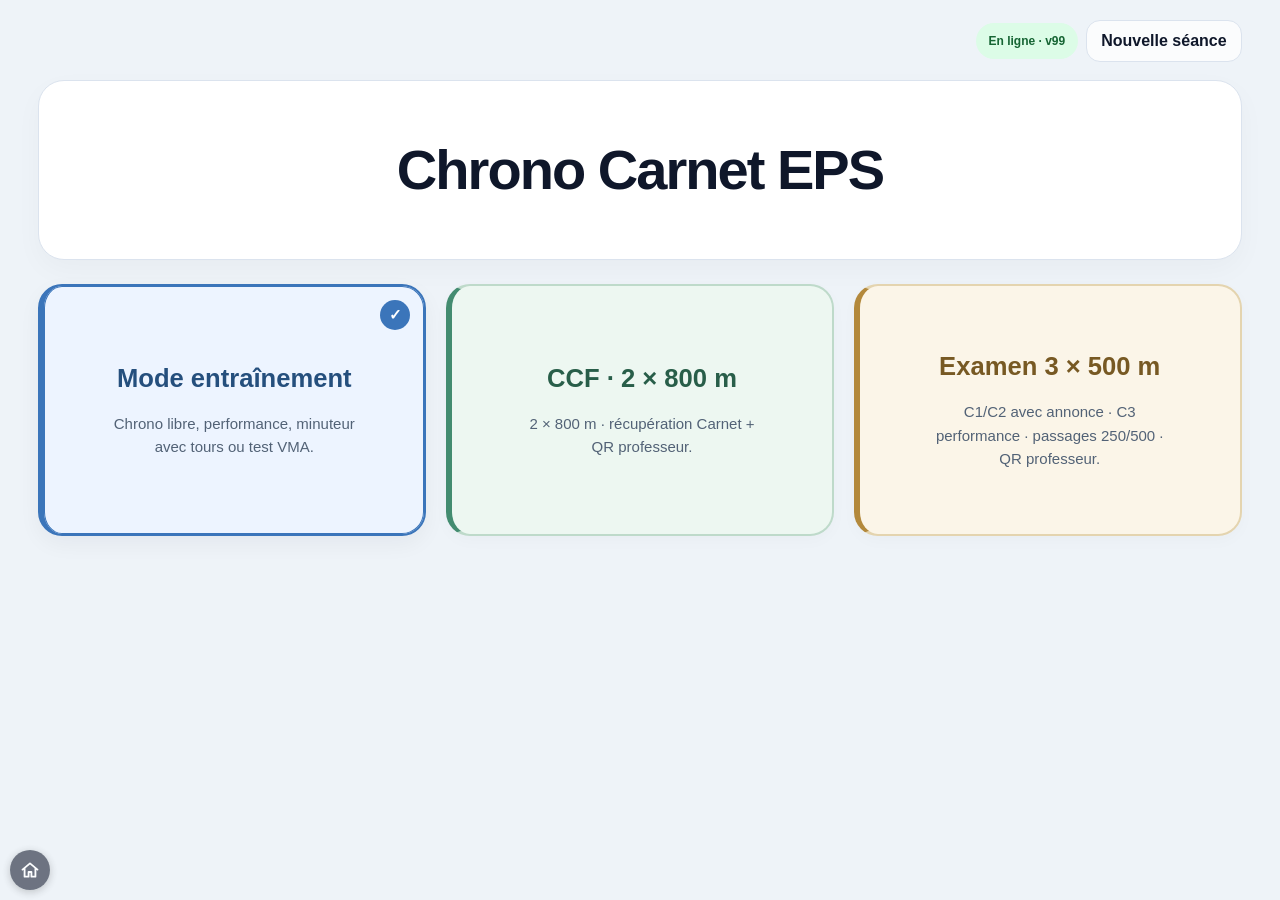
==== chrono/index.html @ a09f0073 "Fusion de Scan CCF, PhotoFinish et Chrono Carnet en une application Demi-fond EPS Co-Authored-By: Cl" ====
<!doctype html>

<html lang="fr">

<head>

  <meta charset="utf-8">

  <meta
    name="viewport"
    content="width=device-width,initial-scale=1,viewport-fit=cover,user-scalable=no"
  >

  <meta
    name="theme-color"
    content="#0f172a"
  >

  <meta
    name="apple-mobile-web-app-capable"
    content="yes"
  >

  <link
    rel="manifest"
    href="./manifest.webmanifest"
  >

  <link
    rel="stylesheet"
    href="./css/app.css?v=4.4.3"
  >

  <link
    rel="stylesheet"
    href="./css/clarity.css?v=8"
  >

  <title>
    Chrono Carnet EPS
  </title>

<style>#setupPanel[data-step="cover"] #exam500EvaluationConfig,#setupPanel[data-step="cover"] #exam500C3Config,#setupPanel[data-step="cover"] #exam500SupervisionConfig{display:none!important}</style>
<style>#setupPanel:not(:has(input[name="mode"][value="exam500"]:checked)) #exam500EvaluationConfig{display:none!important}#setupPanel:has(input[name="mode"][value="exam500"]:checked):not([data-step="cover"]) #exam500EvaluationConfig{display:block!important}</style>
<style>
.exam500-choice{display:flex;align-items:center;gap:10px;padding:14px;border:2px solid #cbd5e1;border-radius:12px;background:#f8fafc;font-weight:700;cursor:pointer;min-height:54px;flex-wrap:wrap;transition:background .15s,border-color .15s}
.exam500-choice:has(input:checked){background:#dbeafe;border-color:#2563eb;color:#1e40af;box-shadow:inset 0 0 0 1px #2563eb}
.exam500-choice input{width:22px;height:22px;accent-color:#2563eb}
.exam500-choice small{font-weight:500}
</style></head>


<body>


<div class="app">


  <header class="topbar">

    <div>

      <p class="eyebrow">
        EPS · Chrono iPad
      </p>

      <h1>
        Chrono Carnet
      </h1>

      <p class="subtitle">
        Chrono, entraînement, minuteur, VMA ou CCF demi-fond.
      </p>

    </div>


    <div class="topActions">

      <span
        id="offlineBadge"
        class="offlineBadge"
      >
        Hors ligne prêt
      </span>

      <button
        id="newSessionBtn"
        class="btn ghost"
      >
        Nouvelle séance
      </button>

    </div>

  </header>


  <main>


    <section
      id="setupPanel"
      class="card"
    >

      <div class="setupHeading"><p id="setupProgress" class="eyebrow">Bienvenue</p>
      <h2 id="setupTitle" tabindex="-1">Chrono Carnet EPS</h2>
      <p id="setupHint">Choisis ton mode pour préparer ta séance.</p></div>


      <div id="setupModes" class="modeGrid twoModes">


        <label class="modeCard">

          <input
            type="radio"
            name="mode"
            value="training"
            checked
          >

          <span>

            <strong>
              Mode entraînement
            </strong>

            <small>
              Chrono libre, performance, minuteur avec tours ou test VMA.
            </small>

          </span>

        </label>


        <label class="modeCard">

          <input
            type="radio"
            name="mode"
            value="ccf"
          >

          <span>

            <strong>
              CCF · 2 × 800 m
            </strong>

            <small>
              2 × 800 m · récupération Carnet + QR professeur.
            </small>

          </span>

        </label>

        <label class="modeCard">

          <input
            type="radio"
            name="mode"
            value="exam500"
          >

          <span>

            <strong>
              Examen 3 × 500 m
            </strong>

            <small>
              C1/C2 avec annonce · C3 performance · passages 250/500 · QR professeur.
            </small>

          </span>

        </label>


      </div>


      <div
        id="trainingConfig"
        class="configArea"
      >


        <div
          id="trainingToolSelector"
          class="trainingToolSelector"
        >

          <h3 class="trainingToolTitle">
            Quel outil veux-tu utiliser ?
          </h3>


          <div class="modeGrid trainingToolsGrid">


            <label class="modeCard trainingToolCard">

              <input
                type="radio"
                name="trainingTool"
                value="simple"
                checked
              >

              <span>

                <strong>
                  ⏱️ Chrono simple
                </strong>

                <small>
                  Un chrono libre pour mesurer une durée sans paramétrage.
                </small>

              </span>

            </label>


            <label class="modeCard trainingToolCard">

              <input
                type="radio"
                name="trainingTool"
                value="chrono"
              >

              <span>

                <strong>
                  🏃 Chrono performance
                </strong>

                <small>
                  Distance définie, intermédiaires, vitesse et résultats.
                </small>

              </span>

            </label>


            <label class="modeCard trainingToolCard">

              <input
                type="radio"
                name="trainingTool"
                value="timer"
              >

              <span>

                <strong>
                  ⏳ Minuteur / Tours
                </strong>

                <small>
                  Course au temps avec comptage des tours et distance parcourue.
                </small>

              </span>

            </label>


            <label class="modeCard trainingToolCard">

              <input
                type="radio"
                name="trainingTool"
                value="vma"
              >

              <span>

                <strong>
                  ⚡ Test VMA
                </strong>

                <small>
                  Demi-Cooper, Cooper ou test personnalisé avec estimation de la VMA.
                </small>

              </span>

            </label>


          </div>

        </div>


        <div
          id="trainingSimpleConfig"
          class="trainingSubConfig"
        >

          <div class="trainingInfoBox">

            <strong>
              ⏱️ Chrono simple
            </strong>

            <span>
              Aucun coureur ni distance obligatoire. Démarre, arrête et réinitialise librement le chrono.
            </span>

          </div>

        </div>


        <div
          id="trainingChronoConfig"
          class="trainingSubConfig hidden"
        >

          <div class="trainingInfoBox">

            <strong>
              ⏱️ Chrono performance
            </strong>

            <span>
              Course unique ou série / pyramide. Jusqu’à deux élèves, avec ou sans temps intermédiaires.
            </span>

          </div>

          <div class="configGrid">

            <label class="field">

              <span>
                Type de séance
              </span>

              <select id="chronoPlanMode">
                <option value="single">Course unique</option>
                <option value="series">Série / pyramide</option>
              </select>

            </label>

            <label
              id="chronoSeriesField"
              class="field hidden"
            >

              <span>
                Distances successives
              </span>

              <input
                id="chronoSeriesText"
                inputmode="numeric"
                placeholder="Ex. 100 200 300 200 100"
                value="100 200 300 200 100"
              >

              <small>
                Sépare les distances par un espace, une virgule ou un tiret.
              </small>

            </label>

            <label
              id="chronoSeriesSplitToggleField"
              class="field hidden"
            >

              <span>
                Temps intermédiaires
              </span>

              <select id="chronoSeriesWithSplits">
                <option value="no">Non · seulement le temps final</option>
                <option value="yes">Oui · cliquer à chaque passage</option>
              </select>

            </label>


            <label id="singleDistanceField" class="field">

              <span>
                Distance totale
              </span>

              <select id="totalDistance">

                <option>100</option>
                <option>200</option>
                <option>400</option>
                <option>500</option>
                <option>600</option>
                <option>800</option>

                <option selected>
                  1000
                </option>

                <option>1200</option>
                <option>1500</option>
                <option>2000</option>
                <option>3000</option>

                <option value="custom">
                  Personnalisée
                </option>

              </select>

            </label>


            <label
              id="customDistanceWrap"
              class="field hidden"
            >

              <span>
                Distance personnalisée
              </span>

              <input
                id="customDistance"
                inputmode="numeric"
                type="number"
                min="1"
                value="1000"
              >

            </label>


            <label id="splitDistanceField" class="field">

              <span>
                Intermédiaire tous les
              </span>

              <select id="splitDistance">

                <option>50</option>

                <option selected>
                  100
                </option>

                <option>150</option>
                <option>200</option>
                <option>250</option>
                <option>400</option>

                <option value="custom">
                  Personnalisé
                </option>

              </select>

            </label>


            <label
              id="customSplitWrap"
              class="field hidden"
            >

              <span>
                Intermédiaire personnalisé
              </span>

              <input
                id="customSplit"
                inputmode="numeric"
                type="number"
                min="1"
                value="100"
              >

            </label>


            <label class="field">

              <span>
                Affichage
              </span>

              <select id="displayMode">

                <option value="lap">
                  Temps intermédiaire
                </option>

                <option value="cumulative">
                  Temps cumulé
                </option>

                <option
                  value="both"
                  selected
                >
                  Les deux
                </option>

              </select>

            </label>


            <label id="targetTimeField" class="field">

              <span>
                Temps cible facultatif
              </span>

              <input
                id="targetTime"
                inputmode="numeric"
                placeholder="Ex. 400 = 4:00"
              >

            </label>


          </div>

          

        </div>


        <div
          id="trainingTimerConfig"
          class="trainingSubConfig hidden"
        >

          <div class="trainingInfoBox">

            <strong>
              ⏳ Course au temps
            </strong>

            <span>
              Choisis une durée et la longueur de la piste. Appuie sur +1 TOUR à chaque passage.
            </span>

          </div>


          <div class="configGrid timerConfigGrid">


            <label class="field">

              <span>
                Durée de course
              </span>

              <select id="timerDuration">

                <option value="180">
                  3 minutes
                </option>

                <option
                  value="360"
                  selected
                >
                  6 minutes
                </option>

                <option value="540">
                  9 minutes
                </option>

                <option value="720">
                  12 minutes
                </option>

                <option value="900">
                  15 minutes
                </option>

                <option value="1200">
                  20 minutes
                </option>

                <option value="custom">
                  Personnalisée
                </option>

              </select>

            </label>


            <label
              id="customTimerDurationWrap"
              class="field hidden"
            >

              <span>
                Durée personnalisée
              </span>

              <input
                id="customTimerDuration"
                type="number"
                inputmode="decimal"
                min="0.5"
                max="120"
                step="0.5"
                value="6"
                placeholder="Minutes"
              >

            </label>


            <label class="field">

              <span>
                Longueur de la piste
              </span>

              <select id="trackDistance">

                <option value="100">
                  100 m
                </option>

                <option value="200">
                  200 m
                </option>

                <option value="250">
                  250 m
                </option>

                <option
                  value="300"
                  selected
                >
                  300 m
                </option>

                <option value="400">
                  400 m
                </option>

                <option value="custom">
                  Personnalisée
                </option>

              </select>

            </label>


            <label
              id="customTrackDistanceWrap"
              class="field hidden"
            >

              <span>
                Longueur personnalisée
              </span>

              <input
                id="customTrackDistance"
                type="number"
                inputmode="numeric"
                min="10"
                max="1000"
                step="1"
                value="300"
                placeholder="Distance en mètres"
              >

            </label>


          </div>


          <div class="timerPreview">

            <div>

              <span>
                Durée
              </span>

              <strong id="timerPreviewDuration">
                6:00
              </strong>

            </div>


            <div>

              <span>
                Piste
              </span>

              <strong id="timerPreviewTrack">
                300 m
              </strong>

            </div>


            <div>

              <span>
                Pendant la course
              </span>

              <strong>
                +1 TOUR
              </strong>

            </div>

          </div>

        </div>


        <div
          id="trainingVmaConfig"
          class="trainingSubConfig hidden"
        >

          <div class="trainingInfoBox vmaInfoBox">

            <strong>
              ⚡ Test VMA
            </strong>

            <span>
              Choisis le protocole, la longueur de la piste et compte les tours. L'application calcule ensuite la vitesse moyenne et la VMA estimée.
            </span>

          </div>


          <div class="configGrid vmaConfigGrid">


            <label class="field">

              <span>
                Protocole
              </span>

              <select id="vmaProtocol">

                <option
                  value="6"
                  selected
                >
                  Demi-Cooper · 6 minutes
                </option>

                <option value="12">
                  Cooper · 12 minutes
                </option>

                <option value="custom">
                  Durée personnalisée
                </option>

              </select>

            </label>


            <label
              id="vmaCustomDurationWrap"
              class="field hidden"
            >

              <span>
                Durée personnalisée
              </span>

              <input
                id="vmaCustomDuration"
                type="number"
                inputmode="decimal"
                min="0.5"
                max="60"
                step="0.5"
                value="6"
                placeholder="Minutes"
              >

            </label>


            <label class="field">

              <span>
                Longueur de la piste
              </span>

              <select id="vmaTrackDistance">

                <option value="100">
                  100 m
                </option>

                <option value="200">
                  200 m
                </option>

                <option value="250">
                  250 m
                </option>

                <option
                  value="300"
                  selected
                >
                  300 m
                </option>

                <option value="400">
                  400 m
                </option>

                <option value="custom">
                  Personnalisée
                </option>

              </select>

            </label>


            <label
              id="vmaCustomTrackDistanceWrap"
              class="field hidden"
            >

              <span>
                Longueur personnalisée
              </span>

              <input
                id="vmaCustomTrackDistance"
                type="number"
                inputmode="numeric"
                min="10"
                max="1000"
                step="1"
                value="300"
                placeholder="Distance en mètres"
              >

            </label>


          </div>


          <div class="vmaExplanation">

            <strong>
              Protocoles disponibles
            </strong>

            <p>
              <b>Demi-Cooper :</b> course maximale de 6 minutes.
            </p>

            <p>
              <b>Cooper :</b> course maximale de 12 minutes.
            </p>

            <p>
              À chaque tour, appuie sur +1 TOUR. À la fin du test, ajoute la distance parcourue après le dernier tour complet.
            </p>

            <p>
              L'application affichera la distance totale, la vitesse moyenne et une estimation de la VMA.
            </p>

          </div>

        </div>


      </div>


      <div
        id="ccfConfig"
        class="ccfInfo hidden"
      >

        <strong>
          CCF demi-fond · AFL1 /12
        </strong>

        <span>
          2 × 800 m · passages 200 / 400 / 600 / 800 m · un seul coureur actif · estimations obligatoires puis verrouillées.
        </span>

      </div>

      <div id="exam500SupervisionConfig" class="hidden" style="margin:12px 0;padding:16px;border:3px solid #be123c;border-radius:14px;background:#fff1f2">
        <label style="display:flex;align-items:center;gap:12px;font-weight:900">
          <input id="exam500SupervisionToggle" type="checkbox" style="width:27px;height:27px">
          🛡️ Mode examen surveillé · validation enseignant
        </label>
        <p style="margin:8px 0 0">Disponible en Seconde et Première. Chaque 500 m devra être validé par l'enseignant avant le QR final.</p>
      </div>
<div id="exam500EvaluationConfig" class="hidden" style="margin:12px 0;padding:16px;border:2px solid #2563eb;border-radius:14px">
  <h3>Préparer mon évaluation · 3 × 500 m</h3>
  <fieldset style="border:0;padding:0;margin:0">
    <legend style="font-weight:800;margin-bottom:8px">Niveau de classe</legend>
    <div style="display:grid;grid-template-columns:repeat(2,minmax(0,1fr));gap:10px">
      <label class="exam500-choice"><input type="radio" name="exam500LevelChoice" value="seconde"> Seconde</label>
      <label class="exam500-choice"><input type="radio" name="exam500LevelChoice" value="premiere"> Première</label>
    </div>
  </fieldset>
  <fieldset style="border:0;padding:0;margin:14px 0 0">
    <legend style="font-weight:800;margin-bottom:8px">Nombre d'annonces</legend>
    <label class="exam500-choice">
      <input type="radio" name="exam500AnnouncementChoice" value="2"> 2 annonces · C1 et C2 <small>— régularité sur 4 × 250 m</small>
    </label>
    <label class="exam500-choice">
      <input type="radio" name="exam500AnnouncementChoice" value="3"> 3 annonces · C1, C2 et C3 <small>— régularité sur 6 × 250 m</small>
    </label>
  </fieldset>
  <p style="font-size:13px;color:#475569">Le calcul de régularité et les paramètres transmis à DemiFond Scan sont automatiques.</p>
</div>
      <style>
        body.supervised500 {box-shadow:inset 0 0 0 10px #be123c!important}
        body.supervised500::before {content:"🛡️ MODE EXAMEN SURVEILLÉ · 3 × 500 m";position:fixed;top:0;left:0;right:0;z-index:9990;background:#9f1239;color:white;text-align:center;padding:10px;font-weight:900;font-size:15px;pointer-events:none}
        #exam500SupervisionBanner {border:5px solid #be123c;background:#ffe4e6;color:#881337;padding:16px;border-radius:14px;font-weight:900;text-align:center;margin:10px 0}
        #exam500ValidationDialog {border:5px solid #be123c;border-radius:16px;padding:22px;max-width:430px;width:calc(100% - 32px)}
        #exam500ValidationDialog::backdrop {background:rgba(0,0,0,.75)}
        #exam500ValidationDialog input,#exam500ValidationDialog select {width:100%;font-size:20px;padding:12px;margin:8px 0}
        #exam500ValidationDialog button {margin:6px 0;min-height:50px}
      </style>
      <div
        id="exam500Config"
        class="ccfInfo hidden" style="display:none!important"
      >

        <strong>
          Examen demi-fond · 3 × 500 m
        </strong>

        <span>
          C1 et C2 avec annonce obligatoire · C3 sans annonce, à fond · passages 250 / 500 m · QR professeur final.
        </span>

      </div>


      <div
        id="configMessage"
        class="configMessage"
      ></div>


      <div
        id="configRecap"
        class="configRecap"
      ></div>


      <div
        id="runnerSetupBlock"
        class="addRunnerBlock"
      >

        <h3>
          Coureurs
        </h3>


        <div class="addRunner">


          <input
            id="runnerLast"
            placeholder="Nom"
          >


          <input
            id="runnerFirst"
            placeholder="Prénom"
          >


          <input
            id="runnerClass"
            placeholder="Classe"
          >


          <input
            id="runnerName"
            type="hidden"
          >


          <select id="runnerSex">

            <option value="F">
              Fille
            </option>

            <option value="M">
              Garçon
            </option>

          </select>


          <div class="ccfRunnerField estimateBox hidden">

            <span>
              Estimation 800 n°1
            </span>

            <div class="estimateInputs">

              <input
                id="project1Min"
                inputmode="numeric"
                type="number"
                min="0"
                max="9"
                placeholder="min"
              >

              <b>
                min
              </b>

              <input
                id="project1Sec"
                inputmode="numeric"
                type="number"
                min="0"
                max="59"
                placeholder="sec"
              >

              <b>
                s
              </b>

            </div>

          </div>


          <div class="ccfRunnerField estimateBox hidden">

            <span>
              Estimation 800 n°2
            </span>

            <div class="estimateInputs">

              <input
                id="project2Min"
                inputmode="numeric"
                type="number"
                min="0"
                max="9"
                placeholder="min"
              >

              <b>
                min
              </b>

              <input
                id="project2Sec"
                inputmode="numeric"
                type="number"
                min="0"
                max="59"
                placeholder="sec"
              >

              <b>
                s
              </b>

            </div>

          </div>


          <button
            id="addRunnerBtn"
            class="btn primary"
          >
            Ajouter
          </button>


        </div>


        <div
          id="estimateError"
          class="configMessage"
        ></div>


        <div
          id="runnerSetupList"
          class="runnerSetupList"
        ></div>


      </div>


      <div class="setupNavigation">
        <button id="setupBackBtn" type="button" class="btn soft">← Retour</button>
        <button id="shareChronoQrBtn" type="button" class="btn qrShareAction hidden" aria-label="Afficher le QR code pour les élèves">
          <span class="qrShareIcon" aria-hidden="true">▦</span>
          <span>Afficher le QR code</span>
        </button>
        <button id="setupNextBtn" type="button" class="btn primary big">Continuer →</button>
      </div>
      <button
        id="launchPerformanceBtn"
        class="btn primary full big"
      >
        Passer à la prise de performance
      </button>


    </section>


    <section
      id="performancePanel"
      class="hidden"
    >


      <div class="performanceTop">

        <button
          id="backSetupBtn"
          class="btn ghost tiny"
        >
          ← Paramètres
        </button>

        <div
          id="perfRecap"
          class="perfRecap"
        ></div>

      </div>


      <section class="timerCard">


        <div class="timerTop">

          <div>

            <span
              id="timerLabel"
              class="label"
            >
              Chronomètre
            </span>

            <div
              id="mainTime"
              class="mainTime"
            >
              00:00.00
            </div>

          </div>


          <div
            id="statusPill"
            class="statusPill idle"
          >
            Prêt
          </div>


        </div>


        <div
          id="activeRunnerBanner"
          class="activeRunnerBanner"
        ></div>


        <div
          id="timerRunInfo"
          class="timerRunInfo hidden"
        >

          <div class="timerMetric">

            <span>
              Tours
            </span>

            <strong id="timerLapCount">
              0
            </strong>

          </div>


          <div class="timerMetric">

            <span>
              Distance
            </span>

            <strong id="timerDistanceCount">
              0 m
            </strong>

          </div>


          <div class="timerMetric">

            <span>
              Vitesse
            </span>

            <strong id="timerSpeedDisplay">
              —
            </strong>

          </div>

        </div>


        <div class="roundActions">


          <button
            id="startBtn"
            class="roundBtn start"
          >
            DÉPART
          </button>


          <button
            id="stopBtn"
            class="roundBtn stop hidden"
          >
            STOP
          </button>


          <button
            id="lapBtn"
            class="roundBtn lap"
            disabled
          >
            TOUR
          </button>


          <button
            id="timerLapBtn"
            class="roundBtn lap timerLapButton hidden"
            disabled
          >
            +1 TOUR
          </button>


          <button
            id="resetBtn"
            class="roundBtn reset"
          >
            RESET
          </button>


          <button
            id="pauseBtn"
            class="hidden"
            disabled
          >
            PAUSE
          </button>


        </div>

        <p id="startReminder" class="startReminder"></p>

        <div id="resetConfirmMessage" class="resetConfirmMessage hidden" role="status" aria-live="polite">
          <strong id="resetConfirmText"></strong>
          <p id="resetConfirmHint"></p>
          <button id="cancelResetBtn" type="button" class="btn soft">Annuler</button>
        </div>


        <button
          id="undoTimerLapBtn"
          class="btn ghost tiny timerUndoButton hidden"
          disabled
        >
          ↶ Annuler le dernier tour
        </button>


      </section>


      <div id="exam500SupervisionBanner" class="hidden">🛡️ MODE EXAMEN SURVEILLÉ — VALIDATION PROFESSEUR OBLIGATOIRE</div>
      <div
        id="raceTabs"
        class="raceTabs hidden"
      >

        <button
          data-race="1"
          class="active"
        >
          800 m n°1
        </button>


        <button data-race="2">
          800 m n°2
        </button>

        <button
          data-race="3"
          class="exam500Race hidden"
        >
          500 m n°3
        </button>


      </div>

      <div
        id="trainingSequenceTabs"
        class="raceTabs hidden"
      ></div>


      <section
        id="runnerPerformanceBlock"
        class="card performanceCard"
      >


        <div class="sectionHead">

          <div>

            <h2>
              2. Coureur actif
            </h2>

            <p id="performanceHelp">
              Sélectionne le coureur, démarre puis touche TOUR à chaque passage.
            </p>

          </div>


          <button
            id="undoBtn"
            class="btn tiny soft"
          >
            ↶ Annuler
          </button>


        </div>


        <div
          id="runnersGrid"
          class="runnersGrid"
        ></div>


      </section>


      <section
        id="timerFinishPanel"
        class="card timerFinishPanel hidden"
      >

        <div class="sectionHead">

          <div>

            <h2>
              Distance finale
            </h2>

            <p>
              Ajoute la distance parcourue après le dernier tour complet.
            </p>

          </div>

        </div>


        <div class="partialDistanceControls">

          <label class="field">

            <span>
              Distance supplémentaire
            </span>

            <input
              id="partialDistance"
              type="number"
              inputmode="numeric"
              min="0"
              step="1"
              value="0"
              placeholder="0"
            >

          </label>


          <span class="partialDistanceUnit">
            mètres
          </span>


          <button
            id="validatePartialDistanceBtn"
            class="btn primary"
          >
            Valider le résultat
          </button>

        </div>

      </section>


      <section
        id="vmaResultPanel"
        class="card vmaResultPanel hidden"
      >

        <div class="sectionHead">

          <div>

            <h2>
              Résultat du test
            </h2>

            <p>
              Bilan calculé à partir de la durée et de la distance parcourue.
            </p>

          </div>

        </div>


        <div class="vmaResultGrid">


          <div class="vmaResultCard">

            <span>
              Distance totale
            </span>

            <strong id="vmaResultDistance">
              —
            </strong>

          </div>


          <div class="vmaResultCard">

            <span>
              Durée
            </span>

            <strong id="vmaResultDuration">
              —
            </strong>

          </div>


          <div class="vmaResultCard">

            <span>
              Vitesse moyenne
            </span>

            <strong id="vmaResultSpeed">
              —
            </strong>

          </div>


          <div class="vmaResultCard vmaMainResult">

            <span>
              VMA estimée
            </span>

            <strong id="vmaResultValue">
              —
            </strong>

          </div>


        </div>


        <div
          id="vmaTrainingSpeeds"
          class="vmaTrainingSpeeds"
        ></div>


        <p class="vmaDisclaimer">
          La VMA affichée est une estimation dépendant du protocole utilisé et de l'engagement pendant le test.
        </p>

      </section>


      <section
        id="resultsSection"
        class="card resultsCard"
      >


        <div class="sectionHead">

          <div>

            <h2 id="resultsTitle">
              Temps intermédiaires
            </h2>

            <p id="resultsHelp">
              Passages, vitesses et écarts s’affichent au fur et à mesure.
            </p>

          </div>


          <button
            id="teacherRevealBtn"
            class="btn tiny ghost hidden"
          >
            Afficher les points
          </button>


        </div>


        <div
          id="resultsEmpty"
          class="empty"
        >
          Aucun intermédiaire enregistré.
        </div>


        <div class="tableWrap">

          <table
            id="resultsTable"
            class="resultsTable hidden"
          >

            <thead>

              <tr>

                <th>Élève</th>
                <th>Course</th>
                <th>Passage</th>
                <th>Tour</th>
                <th>Cumul</th>
                <th>Vitesse</th>
                <th>Comparaison</th>

              </tr>

            </thead>


            <tbody id="resultsBody"></tbody>

          </table>

        </div>


        <div
          id="statsGrid"
          class="statsGrid"
        ></div>


        <div
          id="ccfScores"
          class="ccfScores hidden"
        ></div>


        <div id="teacherQrActions"></div>


      </section>


      <section id="projectionPanel" class="card projectionPanel hidden">
        <div class="sectionHead">
          <div><h2>Préparer mon évaluation</h2><p>Une estimation de chrono à partir du travail réalisé.</p></div>
          <span class="projectionTag">Optionnel</span>
        </div>
        <div class="configGrid">
          <label class="field"><span>Mon évaluation</span>
            <select id="projectionTarget">
              <option value="off">Sans projection</option>
              <option value="800">2 × 800 m</option>
              <option value="500">3 × 500 m</option>
              <option value="custom">Autre distance</option>
            </select>
          </label>
          <label id="projectionDistanceField" class="field hidden"><span>Distance d’une course (m)</span>
            <input id="projectionCustomDistance" type="number" inputmode="numeric" min="50" max="10000" step="50" value="1000">
          </label>
        </div>
        <div id="projectionResults" class="projectionResults" aria-live="polite"></div>
      </section>

      <section
        id="exportSection"
        class="card exportCard"
      >

        <div id="teacherQrExportActions"></div>

        <button
          id="carnetBtn"
          class="btn carnet full"
        >
          Récupérer mes résultats
        </button>

      </section>


    </section>


  </main>


</div>


<dialog
  id="carnetDialog"
  class="choiceDialog"
>

  <form
    method="dialog"
    class="dialogPanel"
  >

    <h3>
      Mes résultats
    </h3>

    <p>
      Choisis selon la tablette que tu utilises.
    </p>


    <button
      id="openCarnetBtn"
      type="button"
      class="choiceBtn"
    >

      <strong>
        📱 J’ai ma tablette
      </strong>

      <span>
        Copier mes résultats puis ouvrir mon Carnet
      </span>

    </button>


    <button
      id="saveLaterBtn"
      type="button"
      class="choiceBtn"
    >

      <strong>
        📸 Je n’ai pas ma tablette
      </strong>

      <span>
        Enregistrer un fichier à importer plus tard dans mon Carnet
      </span>

    </button>


    <button
      id="startSharedChronoBtn"
      type="button"
      class="btn primary full"
      style="display:none"
    >
      Lancer la nouvelle séance
    </button>

    <button
      value="cancel"
      class="btn soft full"
    >
      Annuler
    </button>


  </form>

</dialog>


<dialog
  id="sheetDialog"
  class="sheetDialog"
>

  <div class="sheetPanel">


    <div class="sheetToolbar" style="flex-wrap:wrap">

      <button
        id="closeSheetBtn"
        class="btn ghost"
      >
        ← Retour
      </button>


      <button
        id="shareSheetBtn"
        class="btn soft"
      >
        Partager le texte
      </button>

      <button
        id="shareResultsBtn"
        class="btn primary"
      >
        Envoyer le fichier (.json)
      </button>

      <button
        id="downloadResultsBtn"
        class="btn primary"
      >
        Enregistrer pour mon Carnet (.json)
      </button>

      <button
        id="startSharedChronoFromSheetBtn"
        type="button"
        class="btn primary"
        style="display:none"
      >
        Lancer la nouvelle séance
      </button>

    </div>


    <div
      id="captureSheet"
      class="captureSheet"
    ></div>


    <p class="captureHint">
      Enregistre ou envoie le fichier de résultats. Dans le Carnet de l’élève, ouvre une séance puis touche « Importer » sous « Travail réalisé » pour choisir ce fichier .json. « Joindre » sert aux images. La fiche peut aussi être capturée en image.
    </p>


  </div>

</dialog>


<div
  id="toast"
  class="toast"
  hidden
></div>


<script src="./js/qrcode.min.js?v=1"></script>

<script src="./js/v44.js?v=2"></script>

<script src="./js/ccf-input-guard.js?v=1"></script>

<script src="./js/app.js?v=104"></script>
<script src="./js/run-safety-ui.js?v=5"></script>


<script src="../hub-home.js?v=1"></script>
</body>

</html>
---- chrono/css/app.css ----
:root{--bg:#eef3f8;--panel:#fff;--ink:#0f172a;--muted:#64748b;--line:#dbe3ee;--blue:#2563eb;--green:#16a34a;--amber:#f59e0b;--purple:#7c3aed;--soft:#f8fafc;--shadow:0 12px 30px rgba(15,23,42,.08)}*{box-sizing:border-box}html,body{margin:0;min-height:100%;background:var(--bg);color:var(--ink);font-family:-apple-system,BlinkMacSystemFont,"Segoe UI",Arial,sans-serif}button,input,select{font:inherit}.app{max-width:1180px;margin:auto;padding:20px 20px 70px}.topbar,.sectionHead,.performanceTop,.sheetToolbar{display:flex;justify-content:space-between;align-items:flex-start;gap:12px}.topbar{margin-bottom:14px}.eyebrow{margin:0 0 4px;font-size:11px;font-weight:900;letter-spacing:.12em;text-transform:uppercase;color:var(--blue)}h1{margin:0;font-size:36px;letter-spacing:-.04em}.subtitle{margin:6px 0;color:var(--muted)}.topActions{display:flex;gap:8px;align-items:center}.offlineBadge{font-size:11px;font-weight:900;padding:8px 10px;border-radius:999px;background:#dcfce7;color:#166534}.btn{border:1px solid var(--line);background:#fff;color:var(--ink);border-radius:14px;padding:11px 14px;font-weight:850;cursor:pointer}.btn.primary{background:linear-gradient(135deg,#2563eb,#4338ca);color:#fff;border:0}.btn.soft{background:var(--soft)}.btn.ghost{background:#ffffffcc}.btn.big{min-height:58px;font-size:17px}.btn.tiny{padding:8px 10px;font-size:12px}.btn.full{width:100%}.btn.carnet{background:linear-gradient(135deg,#7c3aed,#2563eb);color:#fff;border:0;min-height:60px;font-size:18px}.card,.timerCard{background:#fff;border:1px solid var(--line);border-radius:22px;box-shadow:var(--shadow)}.card{padding:18px;margin-top:14px}.modeGrid{display:grid;grid-template-columns:repeat(3,1fr);gap:10px;margin:14px 0}.modeCard{position:relative}.modeCard input{position:absolute;opacity:0}.modeCard span{display:flex;flex-direction:column;gap:5px;border:1px solid var(--line);border-radius:18px;padding:15px;min-height:95px}.modeCard input:checked+span{border-color:#93b4ff;background:#eef4ff;box-shadow:inset 0 0 0 2px #d8e5ff}.modeCard small{color:var(--muted)}.configArea,.addRunnerBlock{padding-top:14px;border-top:1px solid var(--line)}.configGrid{display:grid;grid-template-columns:repeat(3,1fr);gap:10px}.field{display:flex;flex-direction:column;gap:6px}.field span{font-size:11px;font-weight:900;color:#475569;text-transform:uppercase}.field input,.field select,.addRunner input,.addRunner select{min-height:46px;border:1px solid var(--line);border-radius:13px;padding:0 12px;background:#fff}.ccfInfo{padding:14px;border-radius:16px;background:#f8fafc;display:flex;flex-direction:column;gap:5px}.configMessage{color:#92400e;font-size:12px;font-weight:800}.configRecap,.perfRecap,.runnerSetupList{display:flex;flex-wrap:wrap;gap:8px;margin:10px 0}.configRecap span,.perfRecap span,.runnerChip{background:#eef2ff;color:#3730a3;padding:7px 10px;border-radius:999px;font-size:12px;font-weight:800}.runnerChip button{border:0;background:transparent}.addRunner{display:grid;grid-template-columns:1.3fr .7fr 1fr 1fr auto;gap:8px}.timerCard{padding:24px;background:linear-gradient(145deg,#0f172a,#172554);color:#fff;border:0;text-align:center;max-width:900px;margin:14px auto}.timerTop{display:flex;flex-direction:column;align-items:center;gap:8px}.label{font-size:11px;color:#cbd5e1;font-weight:900;text-transform:uppercase}.mainTime{font-variant-numeric:tabular-nums;font-size:72px;font-weight:950;letter-spacing:-.05em}.statusPill{border-radius:999px;padding:8px 11px;font-size:11px;font-weight:900}.statusPill.idle{background:#334155}.statusPill.running{background:#dcfce7;color:#166534}.activeRunnerBanner{max-width:620px;margin:18px auto 4px;padding:15px 18px;border-radius:18px;display:flex;flex-direction:column;gap:4px}.activeRunnerBanner strong{font-size:25px}.activeRunnerBanner span{font-weight:800}.activeRunnerBanner.green{background:#dcfce7;color:#14532d}.activeRunnerBanner.blue{background:#dbeafe;color:#1e3a8a}.roundActions{display:flex;justify-content:center;align-items:center;gap:22px;margin-top:20px}.roundBtn{width:112px;height:112px;border-radius:50%;border:5px solid rgba(255,255,255,.2);color:#fff;font-size:15px;font-weight:950;box-shadow:0 8px 22px #0003;touch-action:manipulation}.roundBtn:active{transform:scale(.94)}.roundBtn.start{background:#16a34a}.roundBtn.lap{background:#2563eb}.roundBtn.reset{background:#475569}.roundBtn:disabled{opacity:.35}.raceTabs{display:flex;justify-content:center;gap:8px;flex-wrap:wrap;align-items:center;margin:12px 0}.raceTabs button{border:1px solid var(--line);background:#fff;border-radius:999px;padding:9px 12px;font-weight:850}.raceTabs button.active{background:#0f172a;color:#fff}.runnersGrid{display:grid;grid-template-columns:repeat(2,minmax(260px,1fr));gap:14px;max-width:900px;margin:auto}.runnerCard{border:3px solid transparent;border-radius:22px;padding:18px;min-height:180px;display:flex;flex-direction:column;gap:9px;box-shadow:0 6px 14px #0f172a0d;text-align:center;cursor:pointer}.runnerCard.green{background:#f0fdf4;border-color:#bbf7d0}.runnerCard.blue{background:#eff6ff;border-color:#bfdbfe}.runnerCard.green.active{border-color:#16a34a;box-shadow:0 0 0 4px #dcfce7}.runnerCard.blue.active{border-color:#2563eb;box-shadow:0 0 0 4px #dbeafe}.runnerName{font-size:23px;font-weight:950}.runnerMeta,.runnerSubMetric{font-size:13px;color:var(--muted)}.runnerMainMetric{font-size:28px;font-weight:950;font-variant-numeric:tabular-nums}.empty{padding:24px;text-align:center;color:var(--muted);background:#f8fafc;border-radius:14px}.tableWrap{overflow:auto;border-radius:14px}.resultsTable{width:100%;border-collapse:collapse;min-width:780px}.resultsTable th,.resultsTable td{border-bottom:1px solid var(--line);padding:10px 8px;text-align:center;font-variant-numeric:tabular-nums}.resultsTable th{background:#f8fafc;color:#475569;font-size:11px;text-transform:uppercase}.resultsTable td:first-child{text-align:left}.deltaGood{color:#15803d;font-weight:900}.deltaBad{color:#92400e;font-weight:900}.statsGrid,.scoreGrid{display:grid;grid-template-columns:repeat(2,1fr);gap:10px;margin-top:14px}.statCard,.scoreCard{border:1px solid var(--line);border-radius:16px;padding:14px}.scoreCard{display:flex;flex-direction:column;gap:7px}.scoreTotal{font-size:18px;font-weight:950}.statRow{display:flex;justify-content:space-between;padding:6px 0;border-bottom:1px solid #edf2f7;font-size:12px}.choiceDialog,.sheetDialog{border:0;padding:0;background:transparent}.choiceDialog{max-width:560px;width:calc(100% - 32px)}dialog::backdrop{background:#0f172a88;backdrop-filter:blur(4px)}.dialogPanel{background:#fff;border-radius:22px;padding:18px}.choiceBtn{width:100%;border:1px solid var(--line);background:#f8fafc;border-radius:16px;padding:15px;text-align:left;margin-bottom:9px}.choiceBtn.active{border-color:#2563eb;background:#eff6ff;box-shadow:0 0 0 3px #dbeafe}.choiceBtn.active strong{color:#1d4ed8}.choiceBtn.active::after{content:"✓ Sélectionné";display:block;margin-top:6px;color:#1d4ed8;font-weight:900}.choiceBtn strong,.choiceBtn span{display:block}.choiceBtn span{font-size:12px;color:var(--muted);margin-top:4px}.sheetDialog{width:100vw;max-width:none;height:100vh;max-height:none;margin:0}.sheetPanel{min-height:100%;background:#e9eef5;padding:16px}.sheetToolbar{max-width:900px;margin:0 auto 12px}.captureSheet{max-width:900px;margin:auto;background:#fff;border-radius:22px;padding:28px;color:#0f172a}.captureTitle{text-align:center;border-bottom:3px solid #2563eb;padding-bottom:14px;margin-bottom:18px}.captureTitle h2{margin:0;font-size:30px}.captureTitle p{margin:5px 0;color:#64748b}.captureRunner{margin:18px 0 28px}.captureTable{width:100%;border-collapse:collapse}.captureTable th,.captureTable td{padding:10px;border-bottom:1px solid #dbe3ee;text-align:center}.captureTable th{background:#eff6ff;font-size:11px;text-transform:uppercase}.captureHint{text-align:center;color:#64748b;font-size:12px}.toast{position:fixed;left:50%;bottom:22px;transform:translateX(-50%);background:#0f172a;color:#fff;border-radius:999px;padding:11px 16px;font-size:12px;font-weight:800;z-index:1000}.hidden{display:none!important}@media(max-width:980px){.modeGrid{grid-template-columns:1fr}.configGrid,.statsGrid{grid-template-columns:repeat(2,1fr)}.addRunner{grid-template-columns:1fr 1fr}}@media(max-width:620px){.app{padding:12px}.topbar,.sectionHead{flex-direction:column}.configGrid,.runnersGrid,.statsGrid,.scoreGrid,.addRunner{grid-template-columns:1fr}.mainTime{font-size:50px}.roundActions{gap:9px}.roundBtn{width:90px;height:90px}.captureSheet{padding:16px;border-radius:14px}}

/* Le bloc entier suit immédiatement le coureur sélectionné. */
.timerCard.runner-green{background:linear-gradient(145deg,#14532d,#166534);box-shadow:0 18px 44px rgba(22,101,52,.24)}
.timerCard.runner-blue{background:linear-gradient(145deg,#1e3a8a,#1d4ed8);box-shadow:0 18px 44px rgba(29,78,216,.24)}
.timerCard.runner-green .label,.timerCard.runner-green .timerMetric span{color:#dcfce7}
.timerCard.runner-blue .label,.timerCard.runner-blue .timerMetric span{color:#dbeafe}
.timerCard.runner-green .activeRunnerBanner,.timerCard.runner-blue .activeRunnerBanner{border-color:rgba(255,255,255,.4)}

.startReminder{max-width:720px;margin:20px auto 0;padding:12px 16px;border-radius:14px;background:rgba(255,255,255,.12);font-size:15px;line-height:1.5;color:#fff}
.resetConfirmMessage{max-width:720px;margin:18px auto 0;padding:18px;border:2px solid #fbbf24;border-radius:18px;background:#fffbeb;color:#78350f;line-height:1.45}
.resetConfirmMessage p{margin:8px 0 12px}.roundBtn.reset.reset-armed{background:#b45309;border-color:#fde68a;font-size:12px;box-shadow:0 0 0 4px #fbbf2444}
.projectionTag{padding:7px 12px;border-radius:999px;background:#eef2ff;color:#4338ca;font-size:12px;font-weight:800}.projectionPanel h2{margin:0}.projectionPanel .sectionHead p{color:var(--muted);margin:8px 0 16px}
.projectionResults{display:grid;grid-template-columns:repeat(2,minmax(0,1fr));gap:14px;margin-top:16px}.projectionCard{padding:18px;border:2px solid #bbf7d0;border-radius:18px;background:#f0fdf4;display:flex;flex-direction:column;gap:8px}.projectionCard.blue{background:#eff6ff;border-color:#bfdbfe}.projectionCard h3{margin:0}.projectionTime{font-size:36px;font-variant-numeric:tabular-nums;color:#14532d}.projectionCard.blue .projectionTime{color:#1e3a8a}.projectionCard p{color:#475569;margin:4px 0;font-size:13px;line-height:1.5}.projectionDisclaimer{grid-column:1/-1;font-size:13px;color:#64748b;line-height:1.5;margin:0}
@media(max-width:620px){.projectionResults{grid-template-columns:1fr}}
---- chrono/css/clarity.css ----
/* =========================================================
   CHRONO CARNET EPS
   CLARTE TERRAIN + OUTILS ENTRAINEMENT
========================================================= */

:root {
  --student1: #16a34a;
  --student1-dark: #14532d;
  --student1-soft: #dcfce7;
  --student1-pale: #f0fdf4;

  --student2: #2563eb;
  --student2-dark: #1e3a8a;
  --student2-soft: #dbeafe;
  --student2-pale: #eff6ff;

  --home-ink: #0f172a;
  --home-muted: #64748b;
  --home-line: #dbe3ee;
  --home-panel: #ffffff;
  --home-soft: #f8fafc;

  --blue: #2563eb;
  --blue-dark: #1d4ed8;
  --indigo: #4338ca;

  --orange: #ea580c;
  --orange-soft: #fff7ed;

  --purple: #7c3aed;
  --purple-soft: #f5f3ff;

  --red: #dc2626;
}


/* =========================================================
   PAGE GENERALE
========================================================= */

#setupPanel {
  padding: 26px;
  border-radius: 28px;
  box-shadow:
    0 22px 55px rgba(15, 23, 42, .09);
}

.topbar {
  align-items: center;
  margin-bottom: 18px;
}

.topbar h1 {
  font-size: clamp(32px, 4vw, 44px);
  line-height: 1;
}

.topbar .subtitle {
  margin-top: 8px;
  font-size: 15px;
}

.topActions {
  flex-wrap: wrap;
  justify-content: flex-end;
}

.offlineBadge {
  min-height: 36px;
  display: inline-flex;
  align-items: center;
  padding: 8px 13px;
  font-size: 12px;
}

#setupPanel > h2 {
  margin: 0 0 16px;
  font-size: 26px;
  line-height: 1.15;
  letter-spacing: -.025em;
}


/* =========================================================
   CHOIX PRINCIPAL : ENTRAINEMENT / CCF
========================================================= */

.modeGrid.twoModes {
  grid-template-columns: repeat(2, minmax(0, 1fr));
  gap: 16px;
  margin: 0 0 18px;
}

.modeCard {
  position: relative;
  cursor: pointer;
}

.modeCard input {
  position: absolute;
  opacity: 0;
  pointer-events: none;
}

.modeCard > span {
  position: relative;

  display: flex;
  flex-direction: column;
  justify-content: center;

  min-height: 126px;

  padding:
    20px
    58px
    20px
    22px;

  border:
    2px solid var(--home-line);

  border-radius:
    22px;

  background:
    #ffffff;

  box-shadow:
    0 6px 16px
    rgba(15, 23, 42, .05);

  transition:
    transform .15s ease,
    border-color .15s ease,
    background .15s ease,
    box-shadow .15s ease;
}

.modeCard > span:hover {
  transform:
    translateY(-2px);

  border-color:
    #cbd5e1;

  box-shadow:
    0 12px 25px
    rgba(15, 23, 42, .08);
}

.modeCard strong {
  font-size:
    20px;

  line-height:
    1.2;

  color:
    var(--home-ink);
}

.modeCard small {
  margin-top:
    6px;

  color:
    var(--home-muted);

  font-size:
    14px;

  line-height:
    1.4;
}

.modeCard input:checked + span {
  border-color:
    #7aa2ff;

  background:
    linear-gradient(
      135deg,
      #f8fbff,
      #eef2ff
    );

  box-shadow:
    inset 0 0 0 2px #dbeafe,
    0 12px 28px rgba(37, 99, 235, .11);
}

.modeCard input:checked + span::after {
  content:
    "✓";

  position:
    absolute;

  top:
    14px;

  right:
    14px;

  width:
    30px;

  height:
    30px;

  display:
    grid;

  place-items:
    center;

  border-radius:
    999px;

  background:
    var(--blue);

  color:
    #ffffff;

  font-size:
    15px;

  font-weight:
    950;
}


/* =========================================================
   ZONE ENTRAINEMENT
========================================================= */

.configArea {
  margin-top:
    8px;

  padding-top:
    22px;

  border-top:
    1px solid var(--home-line);
}

.trainingToolSelector {
  margin-bottom:
    20px;
}

.trainingToolTitle {
  margin:
    0 0 14px;

  font-size:
    21px;

  letter-spacing:
    -.02em;
}


/* =========================================================
   4 OUTILS ENTRAINEMENT
========================================================= */

.trainingToolsGrid {
  display:
    grid;

  grid-template-columns:
    repeat(4, minmax(0, 1fr));

  gap:
    12px;

  margin:
    0;
}

.trainingToolCard > span {
  min-height:
    158px;

  padding:
    18px 42px 17px 18px;

  justify-content:
    flex-start;
}

.trainingToolCard strong {
  font-size:
    17px;

  line-height:
    1.2;
}

.trainingToolCard small {
  font-size:
    13px;

  line-height:
    1.45;
}


/* Chrono simple */

.trainingToolCard:nth-child(1)
input:checked + span {
  border-color:
    #38bdf8;

  background:
    linear-gradient(
      145deg,
      #ffffff,
      #f0f9ff
    );

  box-shadow:
    inset 0 0 0 2px #e0f2fe,
    0 12px 25px rgba(14, 165, 233, .12);
}


/* Chrono performance */

.trainingToolCard:nth-child(2)
input:checked + span {
  border-color:
    #22c55e;

  background:
    linear-gradient(
      145deg,
      #ffffff,
      #f0fdf4
    );

  box-shadow:
    inset 0 0 0 2px #dcfce7,
    0 12px 25px rgba(22, 163, 74, .12);
}


/* Minuteur */

.trainingToolCard:nth-child(3)
input:checked + span {
  border-color:
    #f97316;

  background:
    linear-gradient(
      145deg,
      #ffffff,
      #fff7ed
    );

  box-shadow:
    inset 0 0 0 2px #ffedd5,
    0 12px 25px rgba(234, 88, 12, .12);
}


/* VMA */

.trainingToolCard:nth-child(4)
input:checked + span {
  border-color:
    #8b5cf6;

  background:
    linear-gradient(
      145deg,
      #ffffff,
      #f5f3ff
    );

  box-shadow:
    inset 0 0 0 2px #ede9fe,
    0 12px 25px rgba(124, 58, 237, .12);
}


/* =========================================================
   SOUS-CONFIGURATIONS
========================================================= */

.trainingSubConfig {
  margin-top:
    18px;

  padding:
    18px;

  border:
    1px solid var(--home-line);

  border-radius:
    20px;

  background:
    #ffffff;

  box-shadow:
    0 6px 18px rgba(15, 23, 42, .045);
}


/* =========================================================
   BLOCS D'INFORMATION
========================================================= */

.trainingInfoBox {
  display:
    flex;

  flex-direction:
    column;

  gap:
    6px;

  padding:
    17px 18px;

  border:
    1px solid #bae6fd;

  border-left:
    5px solid #0ea5e9;

  border-radius:
    16px;

  background:
    #f0f9ff;
}

.trainingInfoBox strong {
  font-size:
    17px;
}

.trainingInfoBox span {
  color:
    #475569;

  font-size:
    14px;

  line-height:
    1.45;
}


/* Minuteur */

#trainingTimerConfig
.trainingInfoBox {
  border-color:
    #fed7aa;

  border-left-color:
    var(--orange);

  background:
    var(--orange-soft);
}


/* VMA */

.vmaInfoBox {
  border-color:
    #ddd6fe;

  border-left-color:
    var(--purple);

  background:
    var(--purple-soft);
}


/* =========================================================
   GRILLES CONFIG
========================================================= */

.configGrid {
  gap:
    14px;
}

.trainingSubConfig
.configGrid {
  margin-top:
    16px;
}

.field {
  display:
    flex;

  flex-direction:
    column;

  gap:
    7px;
}

.field > span {
  font-size:
    11px;

  font-weight:
    900;

  color:
    #475569;

  text-transform:
    uppercase;

  letter-spacing:
    .045em;
}

.field input,
.field select,
.addRunner input,
.addRunner select {
  min-height:
    52px;

  border:
    2px solid var(--home-line);

  border-radius:
    15px;

  padding:
    0 12px;

  background:
    #ffffff;

  color:
    var(--home-ink);

  font-size:
    15px;
}

.field input:focus,
.field select:focus,
.addRunner input:focus,
.addRunner select:focus {
  outline:
    none;

  border-color:
    #7aa2ff;

  box-shadow:
    0 0 0 4px
    rgba(37, 99, 235, .10);
}


/* =========================================================
   MINUTEUR : APERCU CONFIGURATION
========================================================= */

.timerPreview {
  display:
    grid;

  grid-template-columns:
    repeat(3, 1fr);

  gap:
    10px;

  margin-top:
    16px;
}

.timerPreview > div {
  display:
    flex;

  flex-direction:
    column;

  align-items:
    center;

  justify-content:
    center;

  min-height:
    88px;

  padding:
    12px;

  border:
    1px solid #fed7aa;

  border-radius:
    16px;

  background:
    #fffaf5;

  text-align:
    center;
}

.timerPreview span {
  margin-bottom:
    5px;

  color:
    #9a3412;

  font-size:
    11px;

  font-weight:
    900;

  text-transform:
    uppercase;
}

.timerPreview strong {
  color:
    #7c2d12;

  font-size:
    20px;
}


/* =========================================================
   VMA : EXPLICATION
========================================================= */

.vmaExplanation {
  margin-top:
    16px;

  padding:
    16px 18px;

  border:
    1px solid #ddd6fe;

  border-radius:
    16px;

  background:
    #faf8ff;
}

.vmaExplanation strong {
  color:
    #5b21b6;

  font-size:
    16px;
}

.vmaExplanation p {
  margin:
    8px 0 0;

  color:
    #475569;

  font-size:
    13px;

  line-height:
    1.5;
}


/* =========================================================
   INFO CCF
========================================================= */

.ccfInfo {
  margin:
    6px 0 18px;

  padding:
    16px 18px;

  border:
    1px solid #dbeafe;

  border-left:
    5px solid var(--blue);

  border-radius:
    18px;

  background:
    linear-gradient(
      135deg,
      #f8fbff,
      #f4f7ff
    );

  display:
    flex;

  flex-direction:
    column;

  gap:
    6px;
}

.ccfInfo strong {
  font-size:
    16px;
}

.ccfInfo span {
  color:
    #475569;

  font-size:
    14px;

  line-height:
    1.45;
}


/* =========================================================
   AJOUT COUREURS
========================================================= */

.addRunnerBlock {
  margin-top:
    20px;

  padding-top:
    22px;

  border-top:
    1px solid var(--home-line);
}

.addRunnerBlock h3 {
  margin:
    0 0 14px;

  font-size:
    22px;

  letter-spacing:
    -.02em;
}

.addRunner {
  grid-template-columns:
    minmax(140px, 1fr)
    minmax(140px, 1fr)
    minmax(100px, .8fr)
    minmax(110px, .8fr)
    auto;

  gap:
    10px;

  align-items:
    end;
}

.estimateBox {
  padding:
    12px;

  border:
    1px solid var(--home-line);

  border-radius:
    16px;

  background:
    var(--home-soft);
}

.estimateBox > span {
  display:
    block;

  margin-bottom:
    8px;

  color:
    #475569;

  font-size:
    11px;

  font-weight:
    900;

  text-transform:
    uppercase;
}

.estimateInputs {
  display:
    flex;

  align-items:
    center;

  gap:
    6px;
}

.estimateInputs input {
  width:
    68px;

  min-height:
    44px;

  padding:
    0 6px;

  text-align:
    center;
}

.estimateInputs b {
  font-size:
    12px;

  color:
    #64748b;
}

#addRunnerBtn {
  min-height:
    52px;

  border-radius:
    15px;

  padding:
    0 20px;

  box-shadow:
    0 8px 18px rgba(37, 99, 235, .17);
}


/* =========================================================
   COUREURS AJOUTES
========================================================= */

.runnerSetupList {
  display:
    grid;

  grid-template-columns:
    repeat(2, minmax(0, 1fr));

  gap:
    12px;

  margin:
    16px 0 18px;
}

.runnerChip {
  position:
    relative;

  display:
    flex;

  align-items:
    center;

  min-height:
    60px;

  padding:
    12px 44px 12px 15px;

  border:
    2px solid var(--home-line);

  border-radius:
    17px;

  background:
    #ffffff;

  color:
    #1e293b;

  font-size:
    13px;

  line-height:
    1.35;
}

.runnerChip:nth-child(1) {
  border-color:
    #86efac;

  background:
    var(--student1-pale);

  color:
    var(--student1-dark);
}

.runnerChip:nth-child(2) {
  border-color:
    #93c5fd;

  background:
    var(--student2-pale);

  color:
    var(--student2-dark);
}

.runnerChip:nth-child(1)::before,
.runnerChip:nth-child(2)::before {
  margin-right:
    10px;

  padding:
    5px 8px;

  border-radius:
    999px;

  color:
    white;

  font-size:
    10px;

  font-weight:
    950;
}

.runnerChip:nth-child(1)::before {
  content:
    "ÉLÈVE 1";

  background:
    var(--student1);
}

.runnerChip:nth-child(2)::before {
  content:
    "ÉLÈVE 2";

  background:
    var(--student2);
}


/* =========================================================
   BOUTON LANCEMENT
========================================================= */

#launchPerformanceBtn {
  min-height:
    66px;

  margin-top:
    8px;

  border-radius:
    18px;

  font-size:
    18px;

  font-weight:
    950;

  box-shadow:
    0 14px 28px rgba(37, 99, 235, .20);
}


/* =========================================================
   CHRONOMETRE PRINCIPAL
========================================================= */

.timerCard {
  border-radius:
    28px;

  box-shadow:
    0 18px 44px
    rgba(15, 23, 42, .20);
}

.mainTime {
  margin-top:
    5px;

  font-size:
    clamp(72px, 9vw, 108px);

  line-height:
    .95;

  letter-spacing:
    -.055em;

  font-variant-numeric:
    tabular-nums;
}


/* =========================================================
   BOUTONS DU CHRONO
========================================================= */

.roundActions {
  display:
    flex;

  justify-content:
    center;

  align-items:
    center;

  flex-wrap:
    wrap;

  margin-top:
    26px;

  gap:
    24px;
}

.roundBtn {
  width:
    124px;

  height:
    124px;

  border-width:
    6px;

  font-size:
    16px;

  font-weight:
    950;
}

.roundBtn.start {
  background:
    linear-gradient(
      145deg,
      #22c55e,
      #15803d
    );
}

.roundBtn.lap {
  background:
    linear-gradient(
      145deg,
      #3b82f6,
      #1d4ed8
    );
}

.roundBtn.reset {
  width:
    96px;

  height:
    96px;

  background:
    #475569;
}

.roundBtn.stop {
  background:
    linear-gradient(
      145deg,
      #ef4444,
      #b91c1c
    );
}

.timerLapButton {
  width:
    140px;

  height:
    140px;

  background:
    linear-gradient(
      145deg,
      #fb923c,
      #ea580c
    ) !important;

  font-size:
    17px;
}


/* =========================================================
   INFORMATIONS PENDANT LE MINUTEUR
========================================================= */

.timerRunInfo {
  display:
    grid;

  grid-template-columns:
    repeat(3, 1fr);

  gap:
    12px;

  max-width:
    720px;

  margin:
    20px auto 4px;
}

.timerMetric {
  display:
    flex;

  flex-direction:
    column;

  align-items:
    center;

  justify-content:
    center;

  min-height:
    94px;

  padding:
    12px;

  border:
    2px solid rgba(255,255,255,.16);

  border-radius:
    18px;

  background:
    rgba(255,255,255,.08);
}

.timerMetric span {
  color:
    #cbd5e1;

  font-size:
    11px;

  font-weight:
    900;

  text-transform:
    uppercase;
}

.timerMetric strong {
  margin-top:
    4px;

  color:
    #ffffff;

  font-size:
    27px;

  font-weight:
    950;

  font-variant-numeric:
    tabular-nums;
}

.timerUndoButton {
  margin-top:
    16px;

  color:
    #ffffff;

  border-color:
    rgba(255,255,255,.25);

  background:
    rgba(255,255,255,.10);
}


/* =========================================================
   BANDEAU ELEVE ACTIF
========================================================= */

.activeRunnerBanner {
  position:
    relative;

  max-width:
    720px;

  min-height:
    116px;

  margin:
    20px auto 8px;

  padding:
    44px 24px 18px;

  border:
    4px solid transparent;

  border-radius:
    24px;
}

.activeRunnerBanner strong {
  font-size:
    34px;

  line-height:
    1.05;

  font-weight:
    950;
}

.activeRunnerBanner span {
  margin-top:
    5px;

  font-size:
    16px;

  font-weight:
    850;
}

.activeRunnerBanner.green {
  background:
    var(--student1-soft);

  color:
    var(--student1-dark);

  border-color:
    var(--student1);
}

.activeRunnerBanner.blue {
  background:
    var(--student2-soft);

  color:
    var(--student2-dark);

  border-color:
    var(--student2);
}

.activeRunnerBanner.green::before,
.activeRunnerBanner.blue::before {
  position:
    absolute;

  top:
    11px;

  left:
    50%;

  transform:
    translateX(-50%);

  padding:
    6px 14px;

  border-radius:
    999px;

  color:
    white;

  font-size:
    12px;

  font-weight:
    950;

  letter-spacing:
    .07em;

  white-space:
    nowrap;
}

.activeRunnerBanner.green::before {
  content:
    "● ÉLÈVE 1 ACTIF";

  background:
    var(--student1);
}

.activeRunnerBanner.blue::before {
  content:
    "● ÉLÈVE 2 ACTIF";

  background:
    var(--student2);
}


/* =========================================================
   CARTES COUREURS
========================================================= */

.runnersGrid {
  gap:
    20px;
}

.runnerCard {
  position:
    relative;

  min-height:
    210px;

  padding:
    52px 22px 22px;

  border-width:
    4px;

  transition:
    transform .16s ease,
    opacity .16s ease,
    box-shadow .16s ease;
}

.runnerCard.green {
  background:
    linear-gradient(
      180deg,
      #ffffff,
      var(--student1-pale)
    );

  border-color:
    #86efac;
}

.runnerCard.blue {
  background:
    linear-gradient(
      180deg,
      #ffffff,
      var(--student2-pale)
    );

  border-color:
    #93c5fd;
}

.runnerCard.green::before,
.runnerCard.blue::before {
  position:
    absolute;

  top:
    14px;

  left:
    14px;

  padding:
    7px 13px;

  border-radius:
    999px;

  color:
    white;

  font-size:
    12px;

  font-weight:
    950;
}

.runnerCard.green::before {
  content:
    "ÉLÈVE 1";

  background:
    var(--student1);
}

.runnerCard.blue::before {
  content:
    "ÉLÈVE 2";

  background:
    var(--student2);
}

.runnerCard.green.active {
  border-color:
    var(--student1);

  box-shadow:
    0 0 0 6px var(--student1-soft),
    0 18px 36px rgba(22,163,74,.18);
}

.runnerCard.blue.active {
  border-color:
    var(--student2);

  box-shadow:
    0 0 0 6px var(--student2-soft),
    0 18px 36px rgba(37,99,235,.18);
}

.runnerCard.active {
  transform:
    scale(1.03);

  opacity:
    1;
}

.runnersGrid
.runnerCard:not(.active) {
  opacity:
    .55;

  transform:
    scale(.975);
}

.runnerName {
  font-size:
    30px;

  line-height:
    1.08;

  font-weight:
    950;
}

.runnerCard.green .runnerName {
  color:
    var(--student1-dark);
}

.runnerCard.blue .runnerName {
  color:
    var(--student2-dark);
}

.runnerMeta {
  font-size:
    15px;

  font-weight:
    800;
}

.runnerSubMetric {
  margin-top:
    auto;

  padding-top:
    10px;

  font-size:
    14px;

  font-weight:
    850;
}

.runnerMainMetric {
  margin-top:
    4px;

  font-size:
    38px;

  font-weight:
    950;
}


/* =========================================================
   FIN DU MINUTEUR
========================================================= */

.timerFinishPanel {
  border:
    2px solid #fed7aa;

  background:
    #fffaf5;
}

.partialDistanceControls {
  display:
    flex;

  align-items:
    flex-end;

  gap:
    12px;

  flex-wrap:
    wrap;
}

.partialDistanceControls .field {
  min-width:
    220px;
}

.partialDistanceUnit {
  padding-bottom:
    16px;

  color:
    #64748b;

  font-weight:
    850;
}

#validatePartialDistanceBtn {
  min-height:
    52px;
}


/* =========================================================
   RESULTATS VMA
========================================================= */

.vmaResultPanel {
  border:
    2px solid #ddd6fe;

  background:
    linear-gradient(
      145deg,
      #ffffff,
      #faf8ff
    );
}

.vmaResultGrid {
  display:
    grid;

  grid-template-columns:
    repeat(4, 1fr);

  gap:
    12px;

  margin-top:
    16px;
}

.vmaResultCard {
  display:
    flex;

  flex-direction:
    column;

  align-items:
    center;

  justify-content:
    center;

  min-height:
    112px;

  padding:
    14px;

  border:
    1px solid #ddd6fe;

  border-radius:
    18px;

  background:
    #ffffff;

  text-align:
    center;
}

.vmaResultCard span {
  color:
    #64748b;

  font-size:
    11px;

  font-weight:
    900;

  text-transform:
    uppercase;
}

.vmaResultCard strong {
  margin-top:
    7px;

  color:
    #312e81;

  font-size:
    25px;

  font-weight:
    950;
}

.vmaMainResult {
  border-color:
    #8b5cf6;

  background:
    #f5f3ff;
}

.vmaMainResult strong {
  color:
    #6d28d9;

  font-size:
    31px;
}

.vmaTrainingSpeeds {
  margin-top:
    16px;
}

.vmaDisclaimer {
  margin:
    16px 0 0;

  color:
    #64748b;

  font-size:
    12px;

  line-height:
    1.45;

  text-align:
    center;
}


/* =========================================================
   COURSE 1 / COURSE 2
========================================================= */

.raceTabs {
  margin:
    18px 0;
}

.raceTabs button {
  min-height:
    46px;

  padding:
    10px 18px;

  border-width:
    2px;

  font-size:
    14px;
}

.raceTabs button.active {
  background:
    #0f172a;

  color:
    #ffffff;

  border-color:
    #0f172a;
}


/* =========================================================
   STATISTIQUES
========================================================= */

.statsGrid
.statCard:nth-child(1) {
  border:
    3px solid var(--student1);

  background:
    var(--student1-pale);
}

.statsGrid
.statCard:nth-child(2) {
  border:
    3px solid var(--student2);

  background:
    var(--student2-pale);
}


/* =========================================================
   AFL1
========================================================= */

.scoreGrid
.scoreCard:nth-child(1) {
  border:
    3px solid var(--student1);

  background:
    var(--student1-pale);
}

.scoreGrid
.scoreCard:nth-child(2) {
  border:
    3px solid var(--student2);

  background:
    var(--student2-pale);
}


/* =========================================================
   TABLEAU RESULTATS
========================================================= */

.resultsTable th {
  position:
    sticky;

  top:
    0;

  z-index:
    2;

  font-weight:
    950;
}

.resultsTable td:first-child {
  position:
    sticky;

  left:
    0;

  z-index:
    1;

  background:
    #ffffff;

  font-size:
    14px;

  font-weight:
    900;
}

.performanceCard h2,
.resultsCard h2 {
  font-size:
    24px;

  letter-spacing:
    -.02em;
}


/* =========================================================
   IPAD
========================================================= */

@media (max-width: 1050px) {

  .trainingToolsGrid {
    grid-template-columns:
      repeat(2, minmax(0, 1fr));
  }

  .trainingToolCard > span {
    min-height:
      130px;
  }

  .addRunner {
    grid-template-columns:
      repeat(2, minmax(0, 1fr));
  }

  #addRunnerBtn {
    grid-column:
      span 2;
  }

  .vmaResultGrid {
    grid-template-columns:
      repeat(2, 1fr);
  }

}


/* =========================================================
   PETIT IPAD / MOBILE
========================================================= */

@media (max-width: 760px) {

  #setupPanel {
    padding:
      18px;

    border-radius:
      22px;
  }

  .topbar {
    align-items:
      flex-start;
  }

  .topActions {
    justify-content:
      flex-start;
  }

  #setupPanel > h2 {
    font-size:
      23px;
  }

  .modeGrid.twoModes {
    grid-template-columns:
      1fr;
  }

  .trainingToolsGrid {
    grid-template-columns:
      1fr;
  }

  .trainingToolCard > span {
    min-height:
      104px;

    padding:
      16px 48px 16px 16px;
  }

  .trainingToolCard strong {
    font-size:
      17px;
  }

  .trainingSubConfig {
    padding:
      14px;
  }

  .configGrid {
    grid-template-columns:
      1fr;
  }

  .timerPreview {
    grid-template-columns:
      1fr;
  }

  .addRunner {
    grid-template-columns:
      1fr;
  }

  #addRunnerBtn {
    grid-column:
      auto;
  }

  .runnerSetupList {
    grid-template-columns:
      1fr;
  }

  #launchPerformanceBtn {
    min-height:
      62px;

    font-size:
      17px;
  }

  .mainTime {
    font-size:
      64px;
  }

  .roundActions {
    gap:
      12px;
  }

  .roundBtn {
    width:
      96px;

    height:
      96px;
  }

  .roundBtn.reset {
    width:
      80px;

    height:
      80px;
  }

  .timerLapButton {
    width:
      112px;

    height:
      112px;
  }

  .timerRunInfo {
    grid-template-columns:
      1fr 1fr 1fr;

    gap:
      6px;
  }

  .timerMetric {
    min-height:
      78px;

    padding:
      8px;
  }

  .timerMetric strong {
    font-size:
      20px;
  }

  .activeRunnerBanner {
    min-height:
      104px;

    padding:
      42px 16px 16px;
  }

  .activeRunnerBanner strong {
    font-size:
      27px;
  }

  .runnerCard {
    min-height:
      190px;
  }

  .runnerName {
    font-size:
      26px;
  }

  .vmaResultGrid {
    grid-template-columns:
      1fr 1fr;
  }

  .vmaResultCard {
    min-height:
      96px;
  }

  .vmaResultCard strong {
    font-size:
      21px;
  }

  .partialDistanceControls {
    align-items:
      stretch;

    flex-direction:
      column;
  }

  .partialDistanceUnit {
    padding:
      0;
  }

}


/* Repères de configuration : bleu entraînement, vert 2 × 800, ocre 3 × 500. */
#setupPanel > .modeGrid.twoModes > .modeCard:nth-child(1){--mode-accent:#3b75ba;--mode-wash:#edf4ff;--mode-ink:#254f7d;--mode-line:#bed1eb}
#setupPanel > .modeGrid.twoModes > .modeCard:nth-child(2){--mode-accent:#438c70;--mode-wash:#edf7f1;--mode-ink:#285e49;--mode-line:#bedaca}
#setupPanel > .modeGrid.twoModes > .modeCard:nth-child(3){--mode-accent:#b3893c;--mode-wash:#fbf5e8;--mode-ink:#775923;--mode-line:#e4d4af}
#setupPanel > .modeGrid.twoModes > .modeCard > span{background:var(--mode-wash);border:2px solid var(--mode-line);border-left:6px solid var(--mode-accent);box-shadow:0 5px 16px #0f172a06}
#setupPanel > .modeGrid.twoModes > .modeCard strong{color:var(--mode-ink)}
#setupPanel > .modeGrid.twoModes > .modeCard small{color:#526276}
#setupPanel > .modeGrid.twoModes > .modeCard input:checked + span{background:var(--mode-wash);border-color:var(--mode-accent);box-shadow:inset 0 0 0 1px var(--mode-accent),0 8px 22px #0f172a0c}
#setupPanel > .modeGrid.twoModes > .modeCard input:checked + span::after{background:var(--mode-accent)}
#setupPanel .modeCard input:focus-visible + span{outline:3px solid #0f172a;outline-offset:3px}
#trainingToolSelector{padding:18px;border:1px solid #c9d9ef;border-left:5px solid #3b75ba;border-radius:22px;background:#f1f6fd}
#trainingToolSelector .trainingToolTitle{color:#254f7d}
#trainingToolSelector .trainingToolCard > span{background:#fff;border-color:#d2deec;box-shadow:none}
#trainingToolSelector .trainingToolCard input:checked + span{border-color:#3b75ba;background:#e8f1ff;box-shadow:inset 0 0 0 1px #3b75ba,0 5px 16px #3b75ba14}
#trainingToolSelector .trainingToolCard input:checked + span::after{background:#3b75ba}
#trainingToolSelector .trainingToolCard strong{color:#254f7d}
#runnerSetupBlock{padding:20px;border:1px solid #c7ddcf;border-left:5px solid #438c70;border-radius:22px;background:#f2f8f4}
#runnerSetupBlock > h3{color:#285e49}
#runnerSetupBlock .estimateBox{background:#fff}
#ccfConfig{background:#edf7f1;border-color:#bedaca;border-left-color:#438c70}
#ccfConfig strong{color:#285e49}
#exam500Config{background:#fbf5e8;border-color:#e4d4af;border-left-color:#b3893c}
#exam500Config strong{color:#775923}
@media(min-width:1051px){#setupPanel > .modeGrid.twoModes{grid-template-columns:repeat(3,minmax(0,1fr));gap:12px}#setupPanel > .modeGrid.twoModes > .modeCard > span{height:100%;min-height:150px;padding:20px 42px 20px 18px}}
@media(max-width:760px){#trainingToolSelector,#runnerSetupBlock{padding:14px;border-radius:18px}}


/* Preparation in focused steps */
.setupHeading { margin-bottom: 24px; }
.setupHeading h2 { font-size: clamp(1.65rem, 4vw, 2.3rem); margin: 6px 0 10px; }
#setupHint { color: #526174; line-height: 1.5; margin: 0; }
#setupTitle:focus { outline: none; }
#setupPanel[data-step="cover"] { padding: clamp(22px, 4vw, 44px); }
#setupPanel[data-step="cover"] .modeCard { min-height: 145px; justify-content: center; }
.setupNavigation { display: flex; align-items: center; justify-content: space-between; gap: 14px; margin-top: 24px; }
.setupNavigation:has(button:not(.hidden)) + #launchPerformanceBtn:not(.hidden) { margin-top: 14px; }
#trainingToolSelector .trainingToolTitle { display: none; }
#setupPanel .hidden { display: none !important; }
@media (max-width: 600px) {
  #setupPanel[data-step="cover"] .modeCard { min-height: 108px; }
  .setupNavigation .btn { min-height: 48px; }
}

/* Cover: one title panel, then three equally sized mode choices. */
.setup-cover .app { max-width: 1400px; padding: 20px clamp(16px, 3vw, 40px) 32px; }
.setup-cover .topbar { justify-content: flex-end; margin-bottom: 18px; }
.setup-cover .topbar > div:first-child { display: none; }
.setup-cover .topActions { flex-wrap: wrap; justify-content: flex-end; width: 100%; }
#setupPanel[data-step="cover"] { padding: 0; border: 0; background: transparent; box-shadow: none; }
#setupPanel[data-step="cover"] .setupHeading {
  display: flex; align-items: center; justify-content: center; text-align: center;
  min-height: clamp(130px, 20vh, 200px); padding: 28px 20px; margin-bottom: 24px;
  border: 1px solid #dbe3ee; border-radius: 26px; background: #fff;
  box-shadow: 0 10px 28px #0f172a08;
}
#setupPanel[data-step="cover"] #setupTitle { margin: 0; font-size: clamp(2rem, 4.5vw, 3.5rem); line-height: 1.15; letter-spacing: -.035em; }
#setupPanel[data-step="cover"] #setupProgress,
#setupPanel[data-step="cover"] #setupHint,
#setupPanel[data-step="cover"] .setupNavigation { display: none; }
#setupPanel[data-step="cover"] #setupModes { grid-template-columns: repeat(3, minmax(0, 1fr)); gap: 20px; margin: 0; align-items: stretch; }
#setupPanel[data-step="cover"] #setupModes .modeCard { display: flex; min-height: 0; }
#setupPanel[data-step="cover"] #setupModes .modeCard > span {
  width: 100%; min-height: clamp(190px, 28vh, 280px); height: 100%;
  padding: 36px 24px; text-align: center; align-items: center; border-radius: 24px;
}
#setupPanel[data-step="cover"] #setupModes .modeCard strong { font-size: clamp(1.15rem, 2vw, 1.6rem); line-height: 1.3; }
#setupPanel[data-step="cover"] #setupModes .modeCard small { max-width: 30ch; font-size: 15px; line-height: 1.55; margin-top: 12px; }
@media (max-width: 699px) {
  .setup-cover .app { padding: 14px 14px 24px; }
  #setupPanel[data-step="cover"] .setupHeading { min-height: 120px; padding: 24px 16px; margin-bottom: 18px; border-radius: 22px; }
  #setupPanel[data-step="cover"] #setupModes { grid-template-columns: 1fr; gap: 14px; }
  #setupPanel[data-step="cover"] #setupModes .modeCard > span { min-height: 130px; padding: 24px 40px; border-radius: 22px; }
}

/* Tool selection uses the same title-and-cards layout as the cover. */
.setup-tools .app { max-width: 1400px; padding: 20px clamp(16px, 3vw, 40px) 32px; }
.setup-tools .topbar { justify-content: flex-end; margin-bottom: 18px; }
.setup-tools .topbar > div:first-child { display: none; }
.setup-tools .topActions { flex-wrap: wrap; justify-content: flex-end; width: 100%; }
#setupPanel[data-step="tools"] { padding: 0; border: 0; background: transparent; box-shadow: none; }
#setupPanel[data-step="tools"] .setupHeading {
  display: flex; justify-content: center; align-items: center; text-align: center;
  min-height: clamp(130px, 20vh, 200px); padding: 28px 20px; margin-bottom: 24px;
  border: 1px solid #dbe3ee; border-radius: 26px; background: #fff; box-shadow: 0 10px 28px #0f172a08;
}
#setupPanel[data-step="tools"] #setupTitle { margin: 0; font-size: clamp(1.7rem, 3.2vw, 2.8rem); line-height: 1.2; letter-spacing: -.035em; }
#setupPanel[data-step="tools"] #setupProgress,
#setupPanel[data-step="tools"] #setupHint { display: none; }
#setupPanel[data-step="tools"] #trainingConfig { margin: 0; padding: 0; border: 0; }
#setupPanel[data-step="tools"] #trainingToolSelector { margin: 0; padding: 0; border: 0; background: transparent; }
#setupPanel[data-step="tools"] .trainingToolsGrid { grid-template-columns: repeat(4, minmax(0, 1fr)); gap: 20px; align-items: stretch; }
#setupPanel[data-step="tools"] .trainingToolCard { display: flex; }
#setupPanel[data-step="tools"] .trainingToolCard > span {
  width: 100%; height: 100%; min-height: clamp(190px, 28vh, 280px); padding: 36px 22px;
  border-radius: 24px; border-width: 2px; border-left: 6px solid #3b75ba;
  background: #edf4ff; text-align: center; align-items: center; justify-content: center;
}
#setupPanel[data-step="tools"] .trainingToolCard strong { font-size: clamp(1.1rem, 1.8vw, 1.5rem); line-height: 1.3; }
#setupPanel[data-step="tools"] .trainingToolCard small { max-width: 30ch; font-size: 15px; line-height: 1.55; margin-top: 12px; }
#setupPanel[data-step="tools"] .setupNavigation { margin-top: 24px; }
@media (min-width: 700px) and (max-width: 1050px) {
  #setupPanel[data-step="tools"] .trainingToolsGrid { grid-template-columns: repeat(2, minmax(0, 1fr)); }
  #setupPanel[data-step="tools"] .trainingToolCard > span { min-height: 170px; padding: 28px 24px; }
}
@media (max-width: 699px) {
  .setup-tools .app { padding: 14px 14px 24px; }
  #setupPanel[data-step="tools"] .setupHeading { min-height: 120px; padding: 24px 16px; margin-bottom: 18px; border-radius: 22px; }
  #setupPanel[data-step="tools"] .trainingToolsGrid { grid-template-columns: 1fr; gap: 14px; }
  #setupPanel[data-step="tools"] .trainingToolCard > span { min-height: 130px; padding: 24px 40px; border-radius: 22px; }
}

/* Distinct, restrained colors for each tool. */
#trainingToolSelector .trainingToolCard:has(input[value="simple"]) { --tool-accent: #3b75ba; --tool-wash: #edf4ff; --tool-line: #bed1eb; --tool-ink: #254f7d; }
#trainingToolSelector .trainingToolCard:has(input[value="chrono"]) { --tool-accent: #438c70; --tool-wash: #edf7f1; --tool-line: #bedaca; --tool-ink: #285e49; }
#trainingToolSelector .trainingToolCard:has(input[value="timer"]) { --tool-accent: #b3893c; --tool-wash: #fbf5e8; --tool-line: #e4d4af; --tool-ink: #775923; }
#trainingToolSelector .trainingToolCard:has(input[value="vma"]) { --tool-accent: #8264ad; --tool-wash: #f4effa; --tool-line: #d4c7e6; --tool-ink: #614483; }
#setupPanel[data-step="tools"] #trainingToolSelector .trainingToolCard > span {
  background: var(--tool-wash); border-color: var(--tool-line); border-left-color: var(--tool-accent);
}
#setupPanel[data-step="tools"] #trainingToolSelector .trainingToolCard strong { color: var(--tool-ink); }
#setupPanel[data-step="tools"] #trainingToolSelector .trainingToolCard small { color: #526276; }
#setupPanel[data-step="tools"] #trainingToolSelector .trainingToolCard input:checked + span {
  background: var(--tool-wash); border-color: var(--tool-accent);
  box-shadow: inset 0 0 0 1px var(--tool-accent), 0 8px 22px #0f172a0c;
}
#setupPanel[data-step="tools"] #trainingToolSelector .trainingToolCard input:checked + span::after { background: var(--tool-accent); }


/* Chrono Performance: centered QR sharing action in the setup navigation. */
#setupPanel[data-step="settings"] .setupNavigation:has(#shareChronoQrBtn:not(.hidden)) {
  display: grid;
  grid-template-columns: minmax(0, 1fr) auto minmax(0, 1fr);
  align-items: center;
}
#setupPanel[data-step="settings"] .setupNavigation #setupBackBtn { justify-self: start; }
#setupPanel[data-step="settings"] .setupNavigation #setupNextBtn { justify-self: end; }
.qrShareAction {
  justify-self: center;
  display: inline-flex;
  align-items: center;
  justify-content: center;
  gap: 10px;
  min-height: 50px;
  padding: 12px 22px;
  border: 1px solid #bfdbfe;
  border-radius: 15px;
  background: linear-gradient(135deg, #eff6ff, #e0f2fe);
  color: #1d4ed8;
  font-weight: 750;
  box-shadow: 0 4px 12px rgba(29, 78, 216, .09);
  transition: background .15s ease, transform .15s ease;
}
.qrShareAction:hover { background: #dbeafe; transform: translateY(-1px); }
.qrShareIcon { font-size: 24px; font-weight: 800; line-height: 1; }
@media (max-width: 600px) {
  #setupPanel[data-step="settings"] .setupNavigation:has(#shareChronoQrBtn:not(.hidden)) {
    grid-template-columns: minmax(0, 1fr) minmax(0, 1.5fr) minmax(0, 1fr);
    gap: 7px;
  }
  .qrShareAction { gap: 5px; padding: 10px 7px; font-size: 12px; }
  .qrShareIcon { font-size: 19px; }
  #setupPanel[data-step="settings"] .setupNavigation #setupNextBtn,
  #setupPanel[data-step="settings"] .setupNavigation #setupBackBtn { padding: 10px 8px; font-size: 12px; white-space: nowrap; }
}
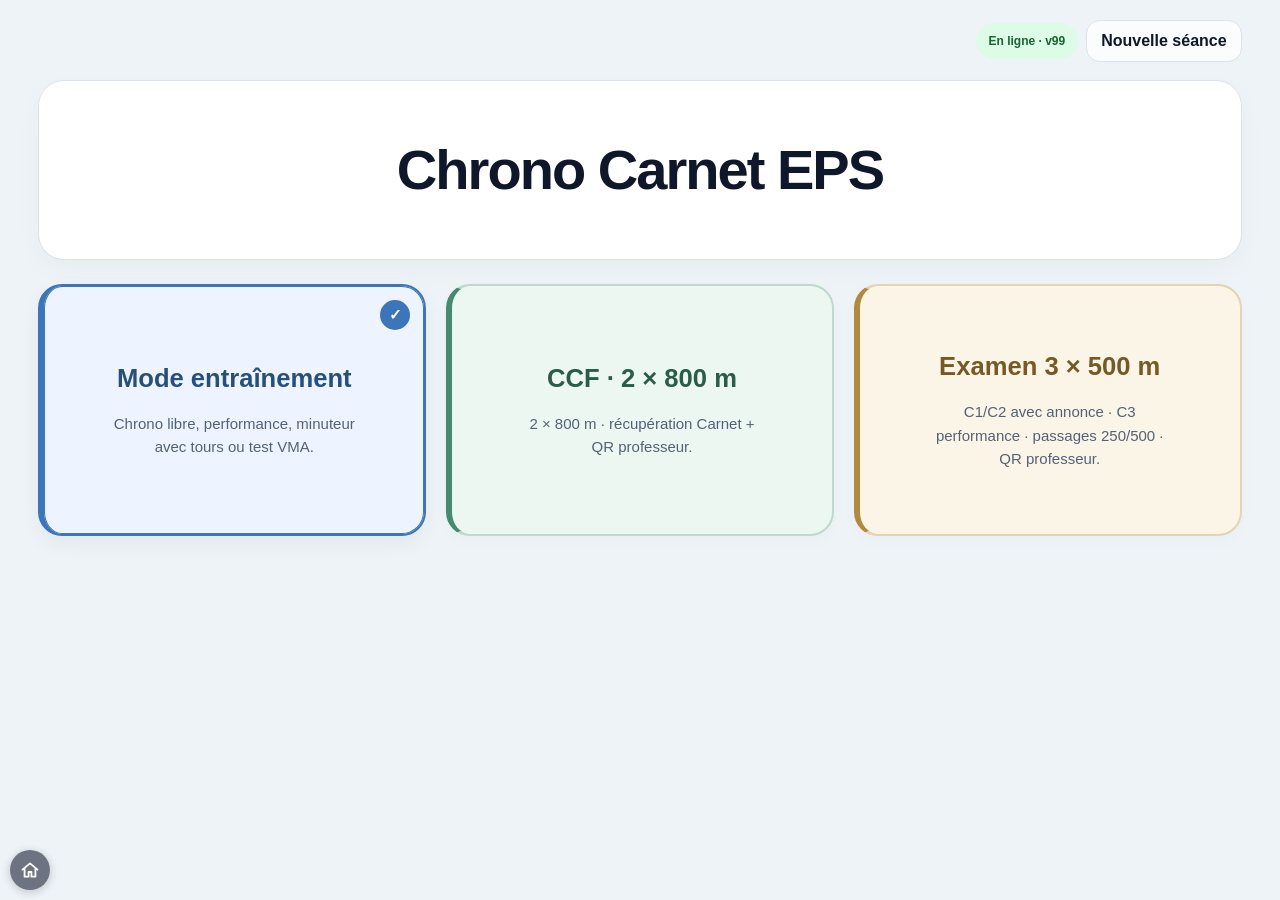
==== commit 86bdd0a1: "Parcours guidé de la classe à la note, classe partagée entre tous les outils, ajout de ScanDocument " ====
--- a/chrono/index.html
+++ b/chrono/index.html
@@ -1868,6 +1868,8 @@
 
 <script src="./js/ccf-input-guard.js?v=1"></script>
 
+<script src="../hub/hub-data.js?v=1"></script>
+<script src="../hub/chrono-roster.js?v=1"></script>
 <script src="./js/app.js?v=104"></script>
 <script src="./js/run-safety-ui.js?v=5"></script>
 
